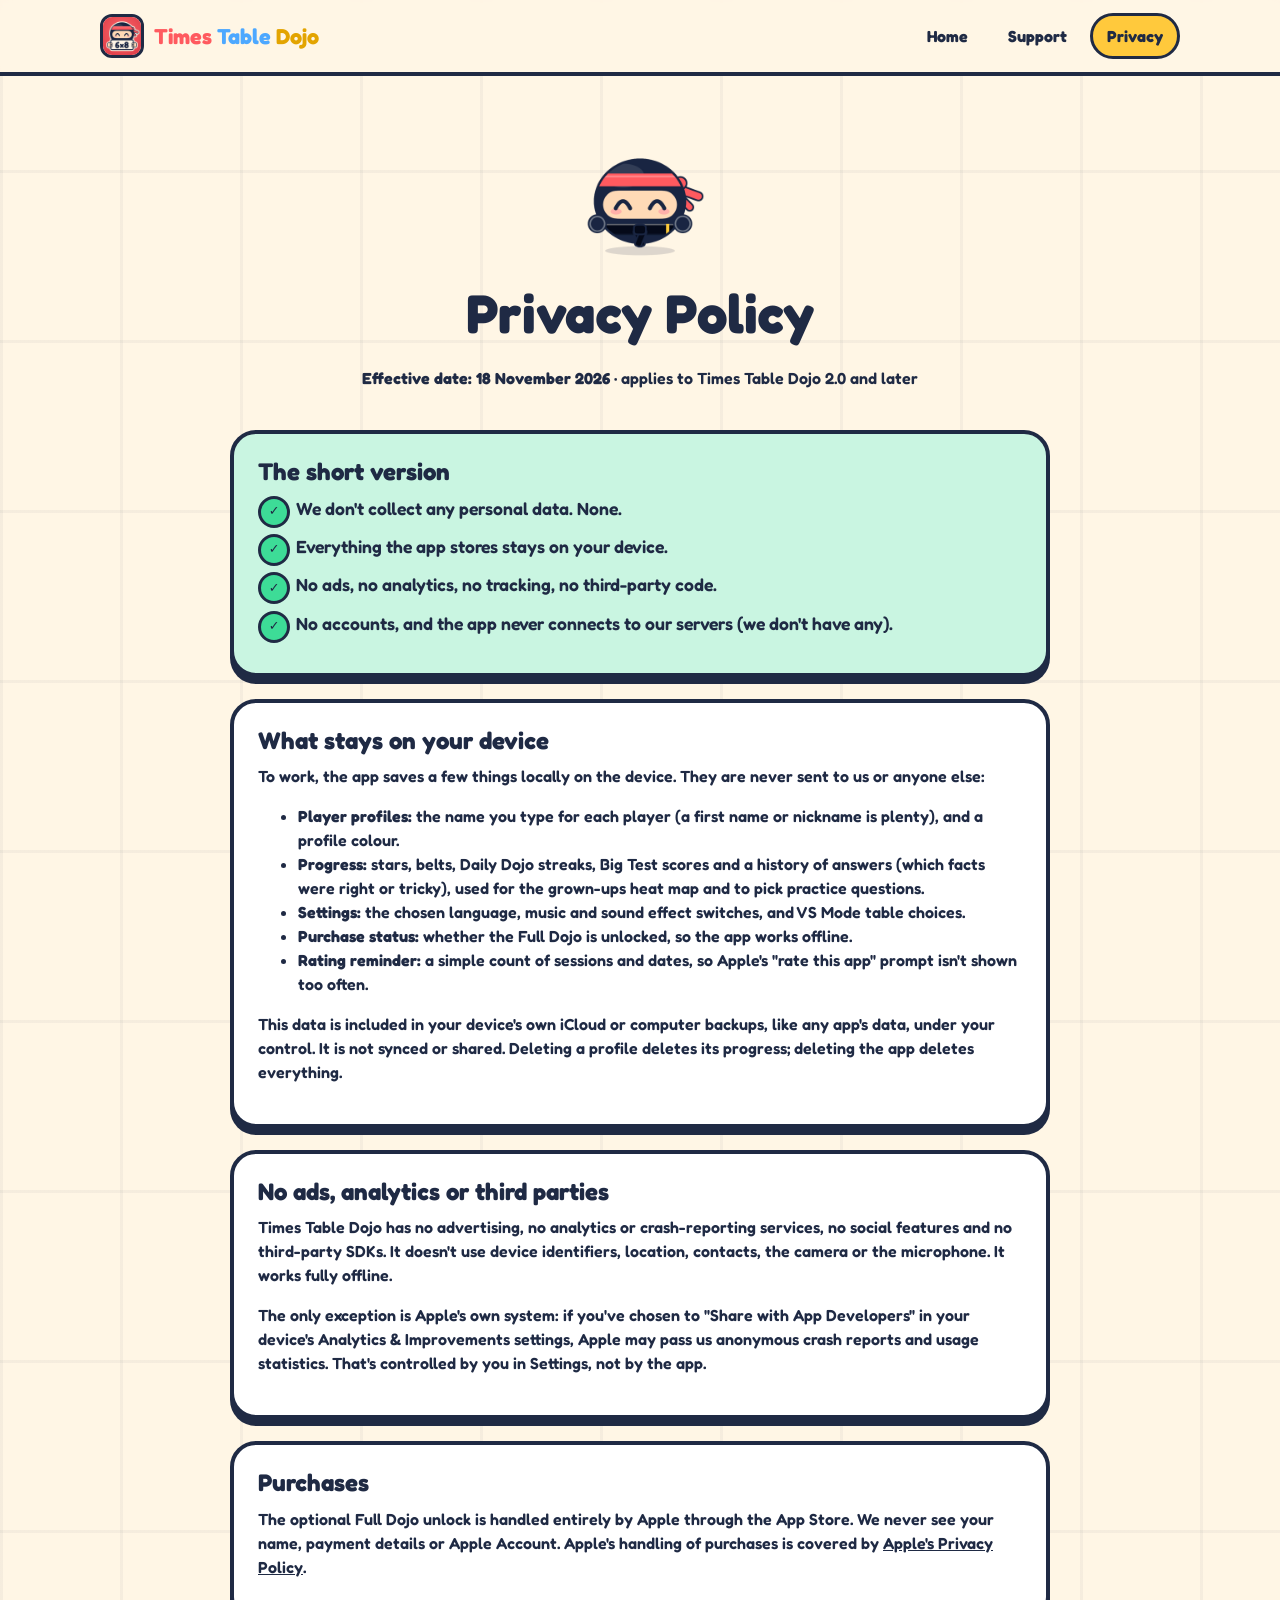
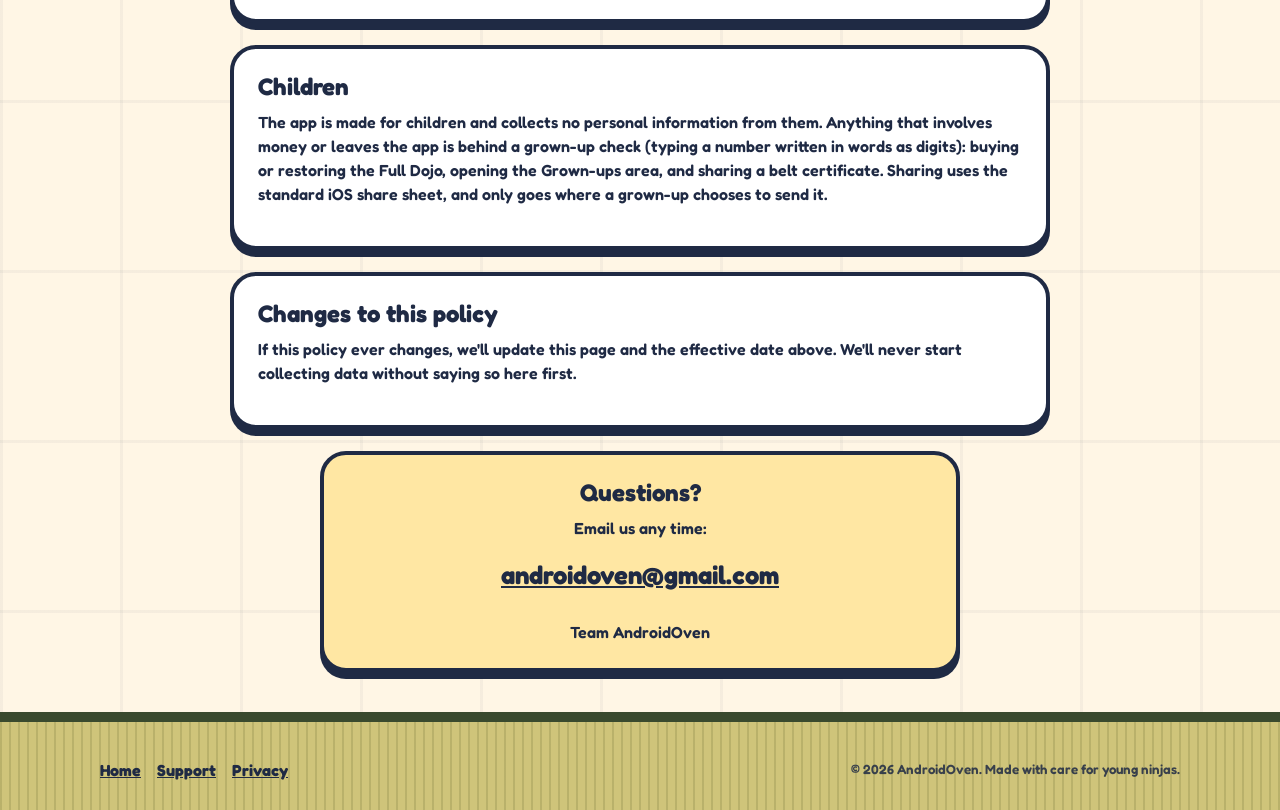
==== docs/privacy.html @ 752174c1 "Add the Times Table Dojo 2.0 website in docs/ Home, Support and Privacy pages for the App Store URLs" ====
<!doctype html>
<html lang="en">
<head>
  <meta charset="utf-8">
  <meta name="viewport" content="width=device-width, initial-scale=1">
  <title>Privacy Policy – Times Table Dojo</title>
  <meta name="description" content="Times Table Dojo collects no personal data. Everything stays on your device. No ads, no analytics, no third parties.">
  <meta name="theme-color" content="#FF5A5F">
  <link rel="icon" type="image/png" href="assets/img/favicon.png">
  <link rel="apple-touch-icon" href="assets/img/app-icon.png">
  <link rel="stylesheet" href="assets/css/style.css">
  <script src="assets/js/main.js" defer></script>
</head>
<body>
  <a class="skip-link" href="#main">Skip to content</a>

  <header class="site-header">
    <div class="wrap">
      <a class="brand" href="./" aria-label="Times Table Dojo home">
        <img src="assets/img/app-icon.png" alt="" width="44" height="44">
        <span class="brand-name"><span class="w1">Times</span> <span class="w2">Table</span> <span class="w3">Dojo</span></span>
      </a>
      <nav class="nav" aria-label="Main">
        <a href="./">Home</a>
        <a href="support.html">Support</a>
        <a href="privacy.html" aria-current="page">Privacy</a>
      </nav>
    </div>
  </header>

  <main id="main">
    <div class="wrap">
      <div class="page-hero">
        <img class="mascot-bob" src="assets/img/mascot/ninja-happy.png" alt="" width="150" height="150">
        <h1>Privacy Policy</h1>
        <p><strong>Effective date: 18 November 2026</strong> · applies to Times Table Dojo 2.0 and later</p>
      </div>

      <div class="prose">
        <div class="card" style="background:#C9F5E1">
          <h2>The short version</h2>
          <ul class="ticks">
            <li>We don't collect any personal data. None.</li>
            <li>Everything the app stores stays on your device.</li>
            <li>No ads, no analytics, no tracking, no third-party code.</li>
            <li>No accounts, and the app never connects to our servers (we don't have any).</li>
          </ul>
        </div>

        <div class="card">
          <h2>What stays on your device</h2>
          <p>To work, the app saves a few things locally on the device. They are never sent to us or anyone else:</p>
          <ul>
            <li><strong>Player profiles:</strong> the name you type for each player (a first name or nickname is plenty), and a profile colour.</li>
            <li><strong>Progress:</strong> stars, belts, Daily Dojo streaks, Big Test scores and a history of answers (which facts were right or tricky), used for the grown-ups heat map and to pick practice questions.</li>
            <li><strong>Settings:</strong> the chosen language, music and sound effect switches, and VS Mode table choices.</li>
            <li><strong>Purchase status:</strong> whether the Full Dojo is unlocked, so the app works offline.</li>
            <li><strong>Rating reminder:</strong> a simple count of sessions and dates, so Apple's "rate this app" prompt isn't shown too often.</li>
          </ul>
          <p>This data is included in your device's own iCloud or computer backups, like any app's data, under your control. It is not synced or shared. Deleting a profile deletes its progress; deleting the app deletes everything.</p>
        </div>

        <div class="card">
          <h2>No ads, analytics or third parties</h2>
          <p>Times Table Dojo has no advertising, no analytics or crash-reporting services, no social features and no third-party SDKs. It doesn't use device identifiers, location, contacts, the camera or the microphone. It works fully offline.</p>
          <p>The only exception is Apple's own system: if you've chosen to "Share with App Developers" in your device's Analytics &amp; Improvements settings, Apple may pass us anonymous crash reports and usage statistics. That's controlled by you in Settings, not by the app.</p>
        </div>

        <div class="card">
          <h2>Purchases</h2>
          <p>The optional Full Dojo unlock is handled entirely by Apple through the App Store. We never see your name, payment details or Apple Account. Apple's handling of purchases is covered by <a href="https://www.apple.com/legal/privacy/" rel="noopener">Apple's Privacy Policy</a>.</p>
        </div>

        <div class="card">
          <h2>Children</h2>
          <p>The app is made for children and collects no personal information from them. Anything that involves money or leaves the app is behind a grown-up check (typing a number written in words as digits): buying or restoring the Full Dojo, opening the Grown-ups area, and sharing a belt certificate. Sharing uses the standard iOS share sheet, and only goes where a grown-up chooses to send it.</p>
        </div>

        <div class="card">
          <h2>Changes to this policy</h2>
          <p>If this policy ever changes, we'll update this page and the effective date above. We'll never start collecting data without saying so here first.</p>
        </div>

        <div class="card contact-card" style="margin-top:0">
          <h2>Questions?</h2>
          <p>Email us any time:</p>
          <p class="email"><a href="mailto:androidoven@gmail.com">androidoven@gmail.com</a></p>
          <p style="margin:0">Team AndroidOven</p>
        </div>
      </div>
    </div>
  </main>

  <footer class="site-footer">
    <div class="wrap">
      <nav aria-label="Footer">
        <a href="./">Home</a><a href="support.html">Support</a><a href="privacy.html">Privacy</a>
      </nav>
      <div>
        <small>© <span data-year>2026</span> AndroidOven. Made with care for young ninjas.</small>
      </div>
    </div>
  </footer>
</body>
</html>
---- docs/assets/css/style.css ----
/* Times Table Dojo - website styles. Plain CSS, no frameworks, no CDNs. */

@font-face {
  font-family: "Fredoka";
  src: url("../fonts/Fredoka-SemiBold.ttf") format("truetype");
  font-weight: 600;
  font-display: swap;
}
@font-face {
  font-family: "Fredoka";
  src: url("../fonts/Fredoka-Bold.ttf") format("truetype");
  font-weight: 700;
  font-display: swap;
}

:root {
  --red: #FF5A5F;
  --red-deep: #D9363E;
  --cream: #FFF6E5;
  --ink: #1F2A44;
  --white: #FFFFFF;
  --yellow: #FFC93C;
  --mint: #3DDC97;
  --sky: #4DA8FF;
  --grape: #9B6BFF;
  --peach: #FF9F6B;
  --pink: #FF7EB6;
  --wood: #E9B87A;
  --wood-dark: #C98E4E;
  --radius: 26px;
  --lip: 7px;
  --line: 4px;
  --max: 1120px;
}

* { box-sizing: border-box; }
html { scroll-behavior: smooth; }
body {
  margin: 0;
  font-family: "Fredoka", ui-rounded, "SF Pro Rounded", system-ui, sans-serif;
  font-weight: 600;
  color: var(--ink);
  background-color: var(--cream);
  /* faint shoji lattice */
  background-image:
    linear-gradient(rgba(31, 42, 68, .045) 3px, transparent 3px),
    linear-gradient(90deg, rgba(31, 42, 68, .045) 3px, transparent 3px);
  background-size: 120px 170px;
  line-height: 1.5;
  -webkit-font-smoothing: antialiased;
}
img { max-width: 100%; height: auto; display: block; }
main { overflow-x: clip; }
a { color: var(--ink); }
h1, h2, h3 { font-weight: 700; line-height: 1.15; margin: 0 0 .4em; }
p { margin: 0 0 1em; }

.skip-link {
  position: absolute; left: -999px; top: 8px; z-index: 100;
  background: var(--yellow); padding: 8px 16px; border: var(--line) solid var(--ink); border-radius: 999px;
}
.skip-link:focus { left: 12px; }

:focus-visible { outline: 4px solid var(--sky); outline-offset: 3px; border-radius: 12px; }

.wrap { max-width: var(--max); margin: 0 auto; padding: 0 20px; }

/* ---------- Header ---------- */
.site-header {
  position: sticky; top: 0; z-index: 50;
  background: rgba(255, 246, 229, .94);
  backdrop-filter: blur(8px);
  border-bottom: var(--line) solid var(--ink);
}
.site-header .wrap { display: flex; align-items: center; justify-content: space-between; gap: 12px; height: 72px; }
.brand { display: flex; align-items: center; gap: 10px; text-decoration: none; }
.brand img { width: 44px; height: 44px; border-radius: 12px; border: 3px solid var(--ink); }
.brand-name { font-size: 1.35rem; font-weight: 700; white-space: nowrap; }
.brand-name .w1 { color: var(--red); } .brand-name .w2 { color: var(--sky); } .brand-name .w3 { color: #E3A400; }
.nav { display: flex; gap: 6px; }
.nav a {
  text-decoration: none; padding: 8px 14px; border-radius: 999px; font-weight: 700;
  border: 3px solid transparent; transition: transform .15s;
}
.nav a:hover { border-color: var(--ink); background: var(--white); transform: translateY(-2px); }
.nav a[aria-current="page"] { background: var(--yellow); border-color: var(--ink); }

/* ---------- Outlined logo text ---------- */
.outlined {
  font-weight: 700;
  -webkit-text-stroke: 0;
  text-shadow:
    3px 0 var(--ink), -3px 0 var(--ink), 0 3px var(--ink), 0 -3px var(--ink),
    2px 2px var(--ink), -2px -2px var(--ink), 2px -2px var(--ink), -2px 2px var(--ink),
    0 7px var(--ink);
}

/* ---------- Buttons ---------- */
.btn {
  display: inline-flex; align-items: center; gap: 10px;
  font: inherit; font-weight: 700; font-size: 1.15rem; text-decoration: none; color: var(--ink);
  background: var(--yellow);
  border: var(--line) solid var(--ink); border-radius: 999px;
  padding: 14px 26px;
  box-shadow: 0 var(--lip) 0 var(--ink);
  transition: transform .15s cubic-bezier(.3, 1.6, .5, 1), box-shadow .15s;
  cursor: pointer;
}
.btn:hover { transform: translateY(-3px) scale(1.03); box-shadow: 0 calc(var(--lip) + 3px) 0 var(--ink); }
.btn:active { transform: translateY(var(--lip)); box-shadow: 0 0 0 var(--ink); }
.btn-store { background: var(--ink); color: var(--white); padding: 12px 26px 12px 22px; }
.btn-store small { display: block; font-size: .72rem; font-weight: 600; opacity: .85; line-height: 1; }
.btn-store span { display: block; font-size: 1.35rem; line-height: 1.05; }
.btn-store .store-glyph {
  width: 34px; height: 34px; border-radius: 10px; background: var(--red);
  display: grid; place-items: center; font-size: 1.1rem; border: 2px solid var(--white);
}

/* ---------- Sticker card ---------- */
.card {
  background: var(--white);
  border: var(--line) solid var(--ink);
  border-radius: var(--radius);
  box-shadow: 0 var(--lip) 0 var(--ink);
  padding: 24px;
}

/* ---------- Hero ---------- */
.hero {
  position: relative; overflow: hidden;
  background: radial-gradient(circle at 55% 45%, #FF787A 0%, var(--red) 40%, var(--red-deep) 100%);
  border-bottom: var(--line) solid var(--ink);
  color: var(--white);
}
.hero-art { position: relative; }
.hero-art img { width: 100%; height: auto; }
.hero-text {
  position: relative; z-index: 2;
  text-align: center; padding: 8px 20px 56px;
}
.hero-text h1 { font-size: clamp(2.2rem, 6vw, 4.2rem); margin-bottom: .2em; }
.hero-text h1 .t1 { color: var(--white); } .hero-text h1 .t2 { color: var(--yellow); }
.hero-text p.tagline { font-size: clamp(1.1rem, 2.6vw, 1.5rem); max-width: 34em; margin: 0 auto 1.2em; }
.hero-badges { display: flex; flex-wrap: wrap; justify-content: center; gap: 10px; margin-top: 20px; }
.pill {
  display: inline-block; background: var(--white); color: var(--ink);
  border: 3px solid var(--ink); border-radius: 999px; padding: 4px 14px; font-weight: 700; font-size: .95rem;
}

/* floating number chips */
.chips { position: absolute; inset: 0; pointer-events: none; z-index: 1; }
.chip {
  position: absolute;
  font-weight: 700; color: var(--ink); font-size: clamp(.9rem, 1.6vw, 1.3rem);
  background: var(--yellow); border: 3px solid var(--ink); border-radius: 999px;
  padding: 4px 14px; box-shadow: 0 4px 0 var(--ink);
  animation: drift 7s ease-in-out infinite;
}
.chip:nth-child(2n) { animation-duration: 9s; animation-delay: -2s; }
.chip:nth-child(3n) { animation-duration: 8s; animation-delay: -4s; }
@keyframes drift {
  0%, 100% { transform: translateY(0) rotate(var(--r, -6deg)); }
  50% { transform: translateY(-14px) rotate(calc(var(--r, -6deg) * -1)); }
}

/* ---------- Sections ---------- */
section { padding: 72px 0; position: relative; }
.section-title { text-align: center; margin-bottom: 36px; }
.section-title h2 { font-size: clamp(1.9rem, 4.5vw, 2.8rem); }
.section-title p { font-size: 1.15rem; max-width: 36em; margin: 0 auto; color: rgba(31, 42, 68, .85); }
.kicker {
  display: inline-block; background: var(--red); color: var(--white);
  border: 3px solid var(--ink); border-radius: 999px; padding: 2px 14px; margin-bottom: 12px;
  font-size: .9rem; letter-spacing: .04em; text-transform: uppercase;
}

/* feature rows: text card + phone screenshot */
.feature {
  display: grid; grid-template-columns: 1fr 260px; gap: 48px; align-items: center;
  max-width: 940px; margin: 0 auto 48px;
}
.feature:nth-of-type(even) { grid-template-columns: 260px 1fr; }
.feature:nth-of-type(even) .feature-text { order: 2; }
.feature-text h3 { font-size: 2rem; display: flex; align-items: center; gap: 12px; }
.feature-text .icon {
  width: 52px; height: 52px; flex: none; border-radius: 16px; border: 3px solid var(--ink);
  display: grid; place-items: center; font-size: 1.6rem; box-shadow: 0 4px 0 var(--ink);
}
.feature-text p { font-size: 1.12rem; }
.feature-text ul { margin: 0; padding-left: 1.2em; }
.feature-text li { margin-bottom: .3em; }

/* cute phone frame */
.phone {
  width: 100%; max-width: 260px; margin: 0 auto;
  border: 6px solid var(--ink); border-radius: 44px; overflow: hidden;
  box-shadow: 0 10px 0 var(--ink), 0 22px 40px rgba(31, 42, 68, .18);
  background: var(--ink);
  transform: rotate(var(--tilt, 2deg));
  transition: transform .4s cubic-bezier(.3, 1.6, .5, 1);
}
.phone:hover { transform: rotate(0deg) scale(1.03); }
.phone img { border-radius: 38px; }

/* grid of small feature cards */
.grid {
  display: grid; grid-template-columns: repeat(auto-fit, minmax(240px, 1fr)); gap: 24px;
}
.grid .card h3 { font-size: 1.35rem; display: flex; align-items: center; gap: 10px; }
.grid .card p { margin: 0; }
.grid .emoji { font-size: 1.8rem; }
.card.tilt-l { transform: rotate(-1deg); } .card.tilt-r { transform: rotate(1deg); }

/* coloured section bands */
.band-yellow { background: #FFE7A3; border-top: var(--line) solid var(--ink); border-bottom: var(--line) solid var(--ink); }
.band-mint { background: #C9F5E1; border-top: var(--line) solid var(--ink); border-bottom: var(--line) solid var(--ink); }
.band-sky { background: #D4E9FF; border-top: var(--line) solid var(--ink); border-bottom: var(--line) solid var(--ink); }

/* ---------- Board break ---------- */
.board-break { position: relative; width: min(440px, 90%); aspect-ratio: 440 / 200; margin: 0 auto 28px; }
.board-half {
  position: absolute; inset: 0;
  background: linear-gradient(var(--wood), var(--wood-dark));
  border: var(--line) solid var(--ink); border-radius: 18px;
  display: grid; place-items: center;
  transition: transform .5s cubic-bezier(.3, 1.6, .5, 1);
}
.board-half.left { clip-path: polygon(0 0, 66% 0, 60% 22%, 70% 44%, 61% 66%, 69% 84%, 64% 100%, 0 100%); }
.board-half.right { clip-path: polygon(66% 0, 100% 0, 100% 100%, 64% 100%, 69% 84%, 61% 66%, 70% 44%, 60% 22%); }
.board-half span { font-size: clamp(2.2rem, 7vw, 3.6rem); color: var(--white); margin-right: 30%; }
.board-burst {
  position: absolute; right: -6%; top: -30%;
  font-size: clamp(2rem, 6vw, 3rem); color: var(--yellow);
  transform: scale(0) rotate(-20deg); transition: transform .45s cubic-bezier(.3, 1.8, .5, 1) .15s;
}
.board-break.snapped .left { transform: translate(-6%, 4%) rotate(-7deg); }
.board-break.snapped .right { transform: translate(14%, -6%) rotate(12deg); }
.board-break.snapped .board-burst { transform: scale(1) rotate(-8deg); }
.board-break:hover .left { transform: translate(-6%, 4%) rotate(-7deg); }
.board-break:hover .right { transform: translate(14%, -6%) rotate(12deg); }
.board-break:hover .board-burst { transform: scale(1) rotate(-8deg); }

/* ---------- Belts ---------- */
.belts { display: flex; justify-content: center; flex-wrap: wrap; gap: 4px; margin-top: 24px; }
.belts img { width: clamp(64px, 11vw, 110px); animation: bob 2.4s ease-in-out infinite; }
.belts img:nth-child(2) { animation-delay: -.3s; } .belts img:nth-child(3) { animation-delay: -.6s; }
.belts img:nth-child(4) { animation-delay: -.9s; } .belts img:nth-child(5) { animation-delay: -1.2s; }
.belts img:nth-child(6) { animation-delay: -1.5s; } .belts img:nth-child(7) { animation-delay: -1.8s; }
.belts img:nth-child(8) { animation-delay: -2.1s; }
@keyframes bob { 0%, 100% { transform: translateY(0); } 50% { transform: translateY(-10px); } }

.mascot-bob { animation: bob 2.8s ease-in-out infinite; }

/* ---------- Price / privacy highlights ---------- */
.ticks { list-style: none; padding: 0; margin: 0; }
.ticks li { padding-left: 38px; position: relative; margin-bottom: 12px; font-size: 1.1rem; }
.ticks li::before {
  content: "✓"; position: absolute; left: 0; top: 0;
  width: 26px; height: 26px; border-radius: 50%; background: var(--mint); border: 3px solid var(--ink);
  display: grid; place-items: center; font-size: .8rem; line-height: 1;
}
.free-tables { display: flex; gap: 10px; justify-content: center; margin: 16px 0 6px; flex-wrap: wrap; }
.free-tables .t {
  width: 54px; height: 54px; display: grid; place-items: center; font-size: 1.5rem; font-weight: 700;
  border: var(--line) solid var(--ink); border-radius: 18px; box-shadow: 0 5px 0 var(--ink);
}

/* ---------- FAQ / text pages ---------- */
.page-hero { text-align: center; padding: 48px 0 24px; }
.page-hero img { width: 150px; margin: 0 auto 8px; }
.page-hero h1 { font-size: clamp(2.2rem, 6vw, 3.4rem); }
.faq { display: grid; gap: 20px; max-width: 860px; margin: 0 auto; }
.faq details { padding: 0; }
.faq summary {
  list-style: none; cursor: pointer; padding: 20px 24px; font-size: 1.2rem; font-weight: 700;
  display: flex; align-items: center; gap: 12px;
}
.faq summary::-webkit-details-marker { display: none; }
.faq summary::after { content: "+"; margin-left: auto; font-size: 1.6rem; transition: transform .2s; }
.faq details[open] summary::after { transform: rotate(45deg); }
.faq .answer { padding: 0 24px 22px; font-size: 1.06rem; }
.faq .answer p:last-child, .faq .answer ul:last-child, .faq .answer ol:last-child { margin-bottom: 0; }
.faq summary .emoji { font-size: 1.5rem; }
.prose { max-width: 820px; margin: 0 auto; }
.prose .card { margin-bottom: 22px; }
.prose h2 { font-size: 1.5rem; }
.contact-card { text-align: center; max-width: 640px; margin: 40px auto 0; background: #FFE7A3; }
.contact-card .email { font-size: clamp(1.2rem, 4vw, 1.6rem); font-weight: 700; word-break: break-all; }

/* ---------- Footer (tatami) ---------- */
.site-footer {
  margin-top: 40px;
  background:
    repeating-linear-gradient(90deg, rgba(120, 120, 60, .25) 0 2px, transparent 2px 9px),
    #CFC47A;
  border-top: 10px solid #3A4A2E;
  padding: 36px 0 28px;
}
.site-footer .wrap { display: flex; flex-wrap: wrap; justify-content: space-between; gap: 16px; align-items: center; }
.site-footer nav a { margin-right: 16px; font-weight: 700; }
.site-footer small { display: block; opacity: .85; }

/* ---------- Reveal on scroll ---------- */
.reveal { opacity: 0; transform: translateY(26px); transition: opacity .6s, transform .6s cubic-bezier(.3, 1.4, .5, 1); }
.reveal.in { opacity: 1; transform: none; }

/* ---------- Responsive ---------- */
@media (max-width: 760px) {
  .feature, .feature:nth-of-type(even) { grid-template-columns: 1fr; gap: 24px; }
  .feature:nth-of-type(even) .feature-text { order: 0; }
  .nav a { padding: 6px 10px; font-size: .95rem; }
  .brand-name { display: none; }
  section { padding: 52px 0; }
  .hide-sm, .chips { display: none; }
  .phone { max-width: 210px; }
  .belts { max-width: 340px; margin-left: auto; margin-right: auto; }
  .belts img { width: 22%; }
  .board-break { width: 72%; margin-right: 22%; }
}

/* ---------- Reduced motion ---------- */
@media (prefers-reduced-motion: reduce) {
  *, *::before, *::after { animation: none !important; transition: none !important; scroll-behavior: auto !important; }
  .reveal { opacity: 1; transform: none; }
}
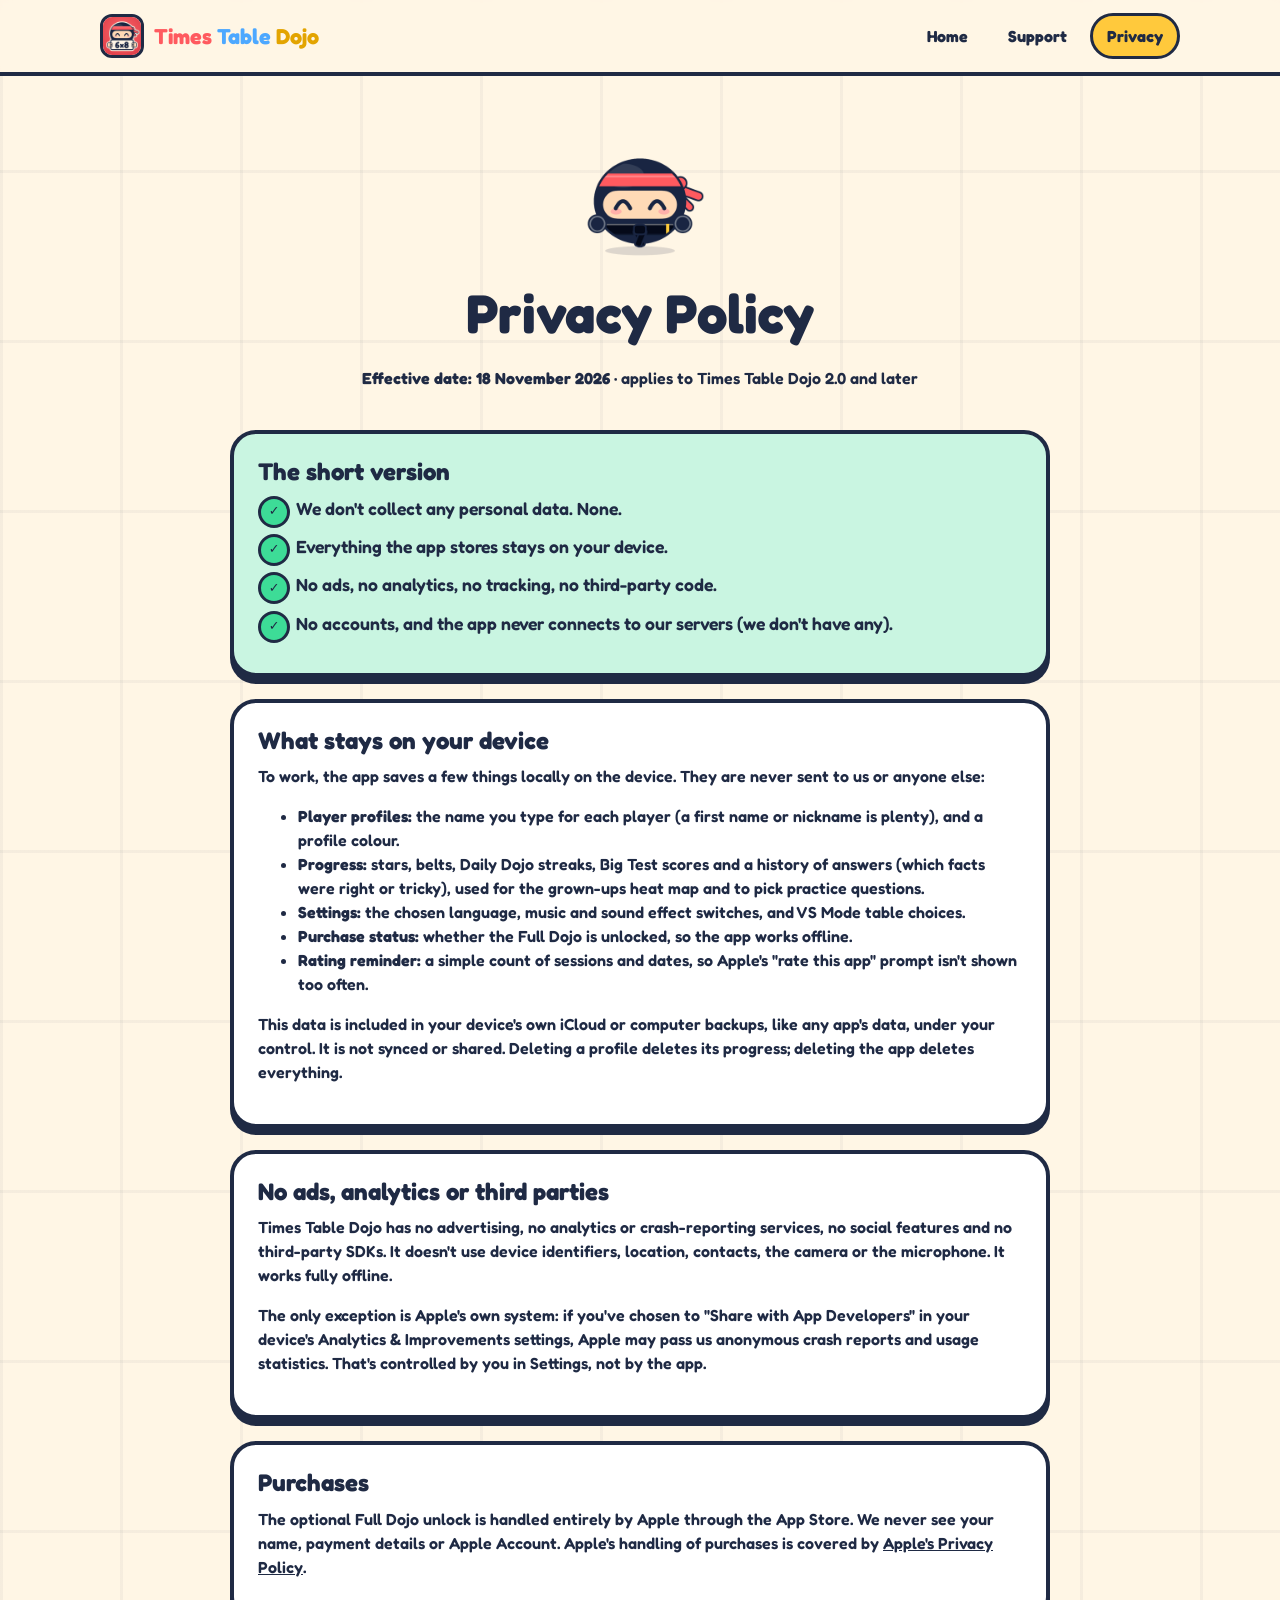
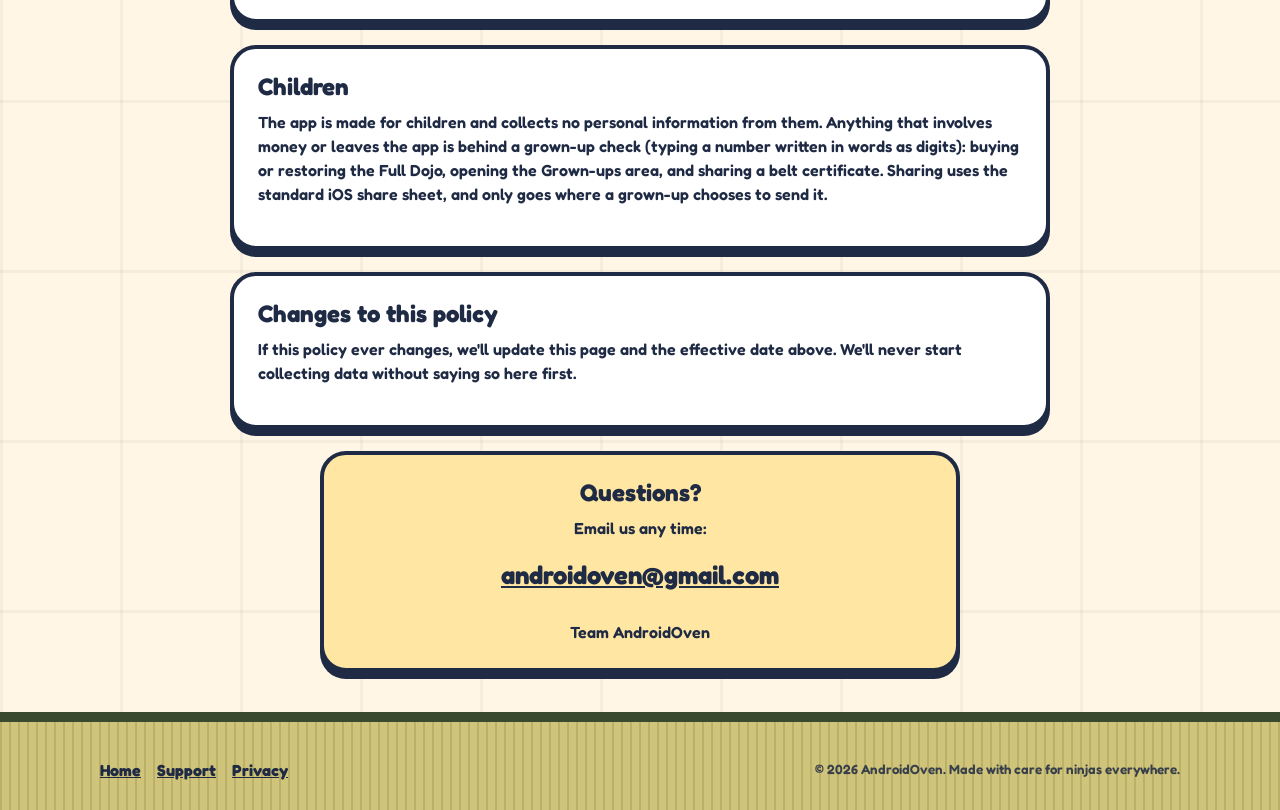
==== commit 45b6e28f: "Drop age and year-group mentions from the site Removes the Ages pill and the Year 1-4 / Year 4 wordi" ====
--- a/docs/privacy.html
+++ b/docs/privacy.html
@@ -97,7 +97,7 @@
         <a href="./">Home</a><a href="support.html">Support</a><a href="privacy.html">Privacy</a>
       </nav>
       <div>
-        <small>© <span data-year>2026</span> AndroidOven. Made with care for young ninjas.</small>
+        <small>© <span data-year>2026</span> AndroidOven. Made with care for ninjas everywhere.</small>
       </div>
     </div>
   </footer>
